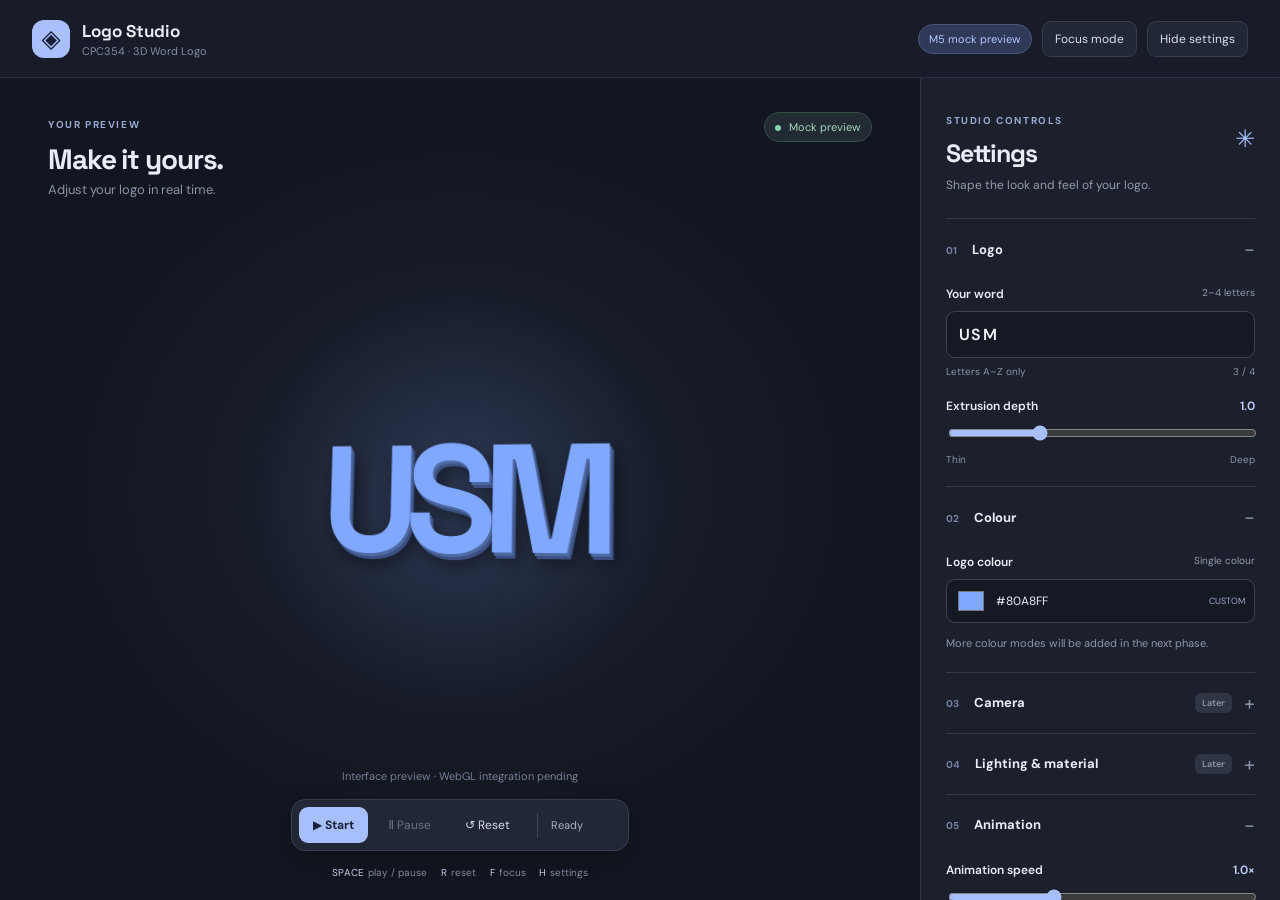
==== CPC354-Assignment-1/index.html @ c7a7a882 "Implement renderer with supplied matrices (Phase 3)" ====
<!doctype html>
<html lang="en">

<head>
  <meta charset="utf-8">
  <meta name="viewport" content="width=device-width, initial-scale=1">
  <title>Logo Studio — M5 preview</title>
  <link rel="stylesheet" href="styles/style.css">
  <style>
    #stage {
      position: relative;
    }

    #logo-canvas {
      position: absolute;
      inset: 0;
      width: 100%;
      height: 100%;
      pointer-events: none;
    }
  </style>
</head>

<body>
  <div class="app" id="app">
    <header class="topbar">
      <div class="brand">
        <span class="brand-icon">◈</span>

        <div>
          <strong>Logo Studio</strong>
          <small>CPC354 · 3D Word Logo</small>
        </div>
      </div>

      <div class="top-actions">
        <span class="badge">M5 mock preview</span>

        <button id="focusBtn" class="icon-button" type="button" aria-pressed="false">
          Focus mode
        </button>

        <button id="sidebarBtn" class="icon-button" type="button" aria-controls="sidebar" aria-expanded="true">
          Hide settings
        </button>
      </div>
    </header>

    <main class="workspace">
      <section class="preview" aria-label="Logo preview">
        <div class="preview-top">
          <div>
            <span class="eyebrow">YOUR PREVIEW</span>
            <h1>Make it yours.</h1>
            <p>Adjust your logo in real time.</p>
          </div>

          <span class="preview-status">
            <i></i> Mock preview
          </span>
        </div>

        <div class="stage" id="stage">
          <canvas id="logo-canvas" aria-label="3D word logo preview">
          </canvas>

          <div class="stage-glow"></div>

          <div class="logo" id="logo" aria-label="Mock logo preview">USM</div>

          <div class="stage-caption">
            Interface preview · WebGL integration pending
          </div>
        </div>

        <div class="playback" aria-label="Playback controls">
          <button type="button" id="startBtn" class="play-button">
            ▶ <span>Start</span>
          </button>

          <button type="button" id="stopBtn">
            Ⅱ <span>Pause</span>
          </button>

          <button type="button" id="resetBtn">
            ↺ <span>Reset</span>
          </button>

          <span class="playback-divider"></span>
          <span id="phaseLabel" class="playback-status">Ready</span>
        </div>

        <p class="shortcuts">
          SPACE <span>play / pause</span>　
          R <span>reset</span>　
          F <span>focus</span>　
          H <span>settings</span>
        </p>
      </section>

      <aside class="sidebar" id="sidebar" aria-label="Logo settings">

        <div class="sidebar-heading">
          <div>
            <span class="eyebrow">STUDIO CONTROLS</span>
            <h2>Settings</h2>
          </div>

          <span class="settings-mark">✳</span>
        </div>

        <p class="sidebar-intro">
          Shape the look and feel of your logo.
        </p>

        <!-- Existing M5 logo controls -->
        <details open>
          <summary>
            <span><b>01</b> Logo</span>
          </summary>

          <div class="section-content">
            <label for="wordInput">
              Your word <span class="hint">2–4 letters</span>
            </label>

            <input id="wordInput" type="text" value="USM" autocomplete="off" spellcheck="false"
              aria-describedby="wordError wordHint">

            <div class="input-footer">
              <span id="wordHint">Letters A–Z only</span>
              <span id="wordCount">3 / 4</span>
            </div>

            <p id="wordError" class="error" role="alert"></p>

            <label for="depthSlider">
              Extrusion depth
              <output id="depthValue">1.0</output>
            </label>

            <input id="depthSlider" type="range" min="0.2" max="3" step="0.1" value="1">

            <div class="range-labels">
              <span>Thin</span>
              <span>Deep</span>
            </div>
          </div>
        </details>

        <details open>
          <summary>
            <span><b>02</b> Colour</span>
          </summary>

          <div class="section-content">
            <label for="colourInput">
              Logo colour <span class="hint">Single colour</span>
            </label>

            <div class="colour-row">
              <input id="colourInput" type="color" value="#80a8ff">

              <span id="colourValue">#80A8FF</span>
              <span class="colour-tag">CUSTOM</span>
            </div>

            <p class="helper">
              More colour modes will be added in the next phase.
            </p>
          </div>
        </details>

        <details>
          <summary>
            <span><b>03</b> Camera</span>
            <em>Later</em>
          </summary>

          <div class="section-content">
            <p class="helper">
              Projection controls will be available after camera integration.
            </p>
          </div>
        </details>

        <details>
          <summary>
            <span><b>04</b> Lighting &amp; material</span>
            <em>Later</em>
          </summary>

          <div class="section-content">
            <p class="helper">
              Lighting, materials and shadows will be available after
              renderer integration.
            </p>
          </div>
        </details>

        <details open>
          <summary>
            <span><b>05</b> Animation</span>
          </summary>

          <div class="section-content">
            <label for="speedSlider">
              Animation speed
              <output id="speedValue">1.0×</output>
            </label>

            <input id="speedSlider" type="range" min="0.5" max="2" step="0.1" value="1">

            <div class="range-labels">
              <span>Slower</span>
              <span>Faster</span>
            </div>

            <p class="helper">
              Preview motion is simulated until the animation engine is connected.
            </p>
          </div>
        </details>

        <details>
          <summary>
            <span><b>06</b> Export</span>
            <em>Later</em>
          </summary>

          <div class="section-content">
            <p class="helper">
              Video export will be available after recording integration.
            </p>
          </div>
        </details>

        <div class="sidebar-footer">
          Made for your next big ident <span>✦</span>
        </div>
      </aside>
    </main>

    <button id="restoreSidebarBtn" class="restore-button" type="button" hidden>
      ☰ &nbsp; Show settings
    </button>

    <button id="exitFocusBtn" class="exit-focus" type="button" hidden>
      Exit focus mode
    </button>

    <div id="statusMessage" class="sr-only" role="status" aria-live="polite">
    </div>
  </div>

  <!-- Matrix helpers must load before the renderer draws a frame. -->
  <script src="Common/MV.js"></script>

  <script src="src/rendering/shaders.js"></script>
  <script src="src/rendering/buffers.js"></script>
  <script src="src/rendering/webgl.js"></script>

  <script src="src/ui/adapter.js"></script>
  <script src="src/ui/mocks.js"></script>
  <script src="src/ui/state.js"></script>
  <script src="src/ui/controls.js"></script>
  <script src="src/ui/events.js"></script>

  <!-- M2 ADDITION 5: temporary Phase 1 startup.
       Move this initialization to the shared main.js during integration.
       Do not retain two initialization calls. -->
  <script>
    (function () {
      'use strict';

      function startRenderer() {
        try {
          // Retain the instance for future integration and cleanup.
          M2.renderer = M2.webgl.initialize(
            document.getElementById('logo-canvas')
          );

          M2.renderer.clear();
        } catch (error) {
          console.error('M2 initialization failed:', error);

          const status = document.getElementById('statusMessage');

          if (status) {
            status.textContent = error.message;
          }
        }
      }

      // Initialize only after the required HTML elements exist.
      if (document.readyState === 'loading') {
        document.addEventListener(
          'DOMContentLoaded',
          startRenderer,
          { once: true }
        );
      } else {
        startRenderer();
      }
    })();
  </script>
</body>

</html>
---- CPC354-Assignment-1/styles/style.css ----
@import url('https://fonts.googleapis.com/css2?family=DM+Sans:wght@400;500;600;700&family=Space+Grotesk:wght@400;500;600;700&display=swap');
:root{font-family:'DM Sans',system-ui,sans-serif;color:#e9edf8;background:#10131c;font-synthesis:none}*{box-sizing:border-box}body{margin:0}button,input{font:inherit}button{cursor:pointer}button:focus-visible,input:focus-visible,summary:focus-visible{outline:2px solid #9dbbff;outline-offset:3px}.app{height:100vh;min-height:520px;display:flex;flex-direction:column;overflow:hidden}.topbar{height:78px;flex:none;display:flex;align-items:center;justify-content:space-between;padding:0 32px;background:#181c28;border-bottom:1px solid #2b3040}.brand{display:flex;align-items:center;gap:12px}.brand-icon{display:grid;place-items:center;width:38px;height:38px;border-radius:12px;background:#a9bfff;color:#172037;font-size:25px}.brand strong,.brand small{display:block}.brand strong,h1,h2{font-family:'Space Grotesk',sans-serif}.brand strong{font-size:17px}.brand small{color:#858da2;font-size:11px;margin-top:2px}.top-actions{display:flex;gap:10px;align-items:center}.badge,.preview-status{font-size:11px;color:#b4c6ff;background:#303958;border:1px solid #48577c;padding:7px 10px;border-radius:99px}.icon-button,.restore-button,.exit-focus{border:1px solid #373d4d;color:#d8deee;background:#222735;padding:9px 12px;border-radius:9px;font-size:12px}.workspace{min-height:0;flex:1;display:flex}.preview{min-width:0;flex:1;position:relative;display:flex;flex-direction:column;padding:34px 48px 20px;background:radial-gradient(ellipse at 50% 50%,#202636,#121620 60%)}.preview-top{display:flex;justify-content:space-between;gap:20px}.eyebrow{font-size:10px;letter-spacing:.16em;color:#9aa9d1;font-weight:700}.preview h1{font-size:28px;margin:8px 0 4px;letter-spacing:-.04em}.preview p{margin:0;color:#8a92a5;font-size:13px}.preview-status{height:max-content;background:#222b34;color:#a5d5c3;border-color:#344e46}.preview-status i{display:inline-block;width:6px;height:6px;border-radius:50%;background:#85d2af;margin-right:5px}.stage{flex:1;min-height:150px;display:grid;place-items:center;position:relative;perspective:1000px;overflow:hidden}.stage-glow{position:absolute;width:min(54%,550px);aspect-ratio:1;border-radius:50%;background:radial-gradient(circle,#6387d833,transparent 65%)}.logo{position:relative;font-family:'Space Grotesk',system-ui;font-weight:700;font-size:clamp(60px,12vw,190px);letter-spacing:-.09em;color:#80a8ff;text-shadow:2px 3px #4e69a2,4px 6px #3b5081,7px 10px 20px #0008;transform:rotateY(-12deg) rotateX(5deg);transition:color .15s,text-shadow .15s}.logo.playing{animation:mock-motion var(--duration,4s) ease-in-out infinite alternate}@keyframes mock-motion{to{transform:rotateY(18deg) rotateX(-4deg) translateY(-12px)}}.stage-caption{position:absolute;bottom:16px;color:#767f94;font-size:11px}.playback{align-self:center;display:flex;align-items:center;gap:6px;padding:7px;border:1px solid #373d4d;border-radius:14px;background:#222735;box-shadow:0 12px 30px #0003}.playback button{border:0;border-radius:9px;background:transparent;color:#d5dbea;padding:10px 14px;font-size:12px}.playback button:disabled{opacity:.4;cursor:default}.playback .play-button{background:#a7bfff;color:#182138;font-weight:700}.playback-divider{height:25px;width:1px;background:#414759;margin:0 7px}.playback-status{font-size:11px;color:#a8b1c4;min-width:70px;padding-right:8px}.preview .shortcuts{text-align:center;font-size:10px;letter-spacing:.04em;margin-top:15px;color:#c4cce0}.shortcuts span{color:#818a9c;letter-spacing:0}.sidebar{width:360px;flex:none;overflow:auto;background:#1c202c;border-left:1px solid #303544;padding:30px 25px 15px}.sidebar-heading{display:flex;align-items:center;justify-content:space-between}.sidebar-heading h2{margin:8px 0 0;font-size:25px;letter-spacing:-.04em}.settings-mark{color:#a6bfff;font-size:24px}.sidebar-intro{color:#939aac;font-size:12px;margin:8px 0 25px}details{border-top:1px solid #343948}details:last-of-type{border-bottom:1px solid #343948}summary{list-style:none;cursor:pointer;display:flex;justify-content:space-between;align-items:center;padding:17px 0;font-size:13px;font-weight:700}summary::-webkit-details-marker{display:none}summary:after{content:'+';font-size:20px;color:#8b95aa;font-weight:400}details[open]>summary:after{content:'−'}summary span{flex:1}summary b{font-size:10px;color:#7582a5;margin-right:12px}summary em{font-style:normal;color:#838ca1;background:#303545;font-size:9px;padding:4px 7px;border-radius:6px;margin-right:12px}.section-content{padding:1px 0 20px}label{display:block;font-size:12px;font-weight:600;margin:6px 0 9px}label:not(:first-child){margin-top:20px}.hint{float:right;color:#929bae;font-size:10px;font-weight:400}input[type=text]{width:100%;color:#f2f4fa;background:#151924;border:1px solid #3b4254;border-radius:9px;padding:12px;font-weight:600;letter-spacing:.08em}input[aria-invalid=true]{border-color:#ee8b94}.input-footer,.range-labels{display:flex;justify-content:space-between;color:#8992a6;font-size:10px;margin-top:7px}.error{font-size:11px;color:#ff9ba3;margin:8px 0 0}.error:empty{display:none}output{float:right;color:#c4d1ff}input[type=range]{width:100%;accent-color:#a8bfff;cursor:pointer}.colour-row{display:flex;align-items:center;gap:10px;border:1px solid #3b4254;background:#151924;border-radius:9px;padding:7px 9px;font-size:12px}.colour-row input{width:30px;height:28px;border:0;background:transparent;padding:0;cursor:pointer}.colour-tag{margin-left:auto;color:#9aa9c8;font-size:9px}.helper{font-size:11px;line-height:1.5;color:#8d96aa;margin:12px 0 0}.sidebar-footer{font-size:10px;color:#7e889e;padding:22px 0}.sidebar-footer span{float:right;color:#a8bfff}.restore-button,.exit-focus{position:fixed;top:94px;right:20px;z-index:5}.exit-focus{right:20px;top:20px}.app.is-hidden .sidebar,.app.is-focus .sidebar,.app.is-focus .topbar,.app.is-focus .preview-top,.app.is-focus .shortcuts{display:none}.app.is-focus .preview{padding:25px}.app.is-focus .restore-button{display:none}.sr-only{position:absolute;width:1px;height:1px;padding:0;margin:-1px;overflow:hidden;clip:rect(0,0,0,0);white-space:nowrap;border:0}[hidden]{display:none!important}@media(max-width:760px){.topbar{padding:0 16px}.brand small,.badge{display:none}.preview{padding:24px 20px}.sidebar{position:absolute;right:0;top:78px;bottom:0;z-index:3;width:min(360px,90vw);box-shadow:-12px 0 30px #0006}.playback button{padding:10px}.playback button span{display:none}.preview-top h1{font-size:23px}.shortcuts{display:none}}
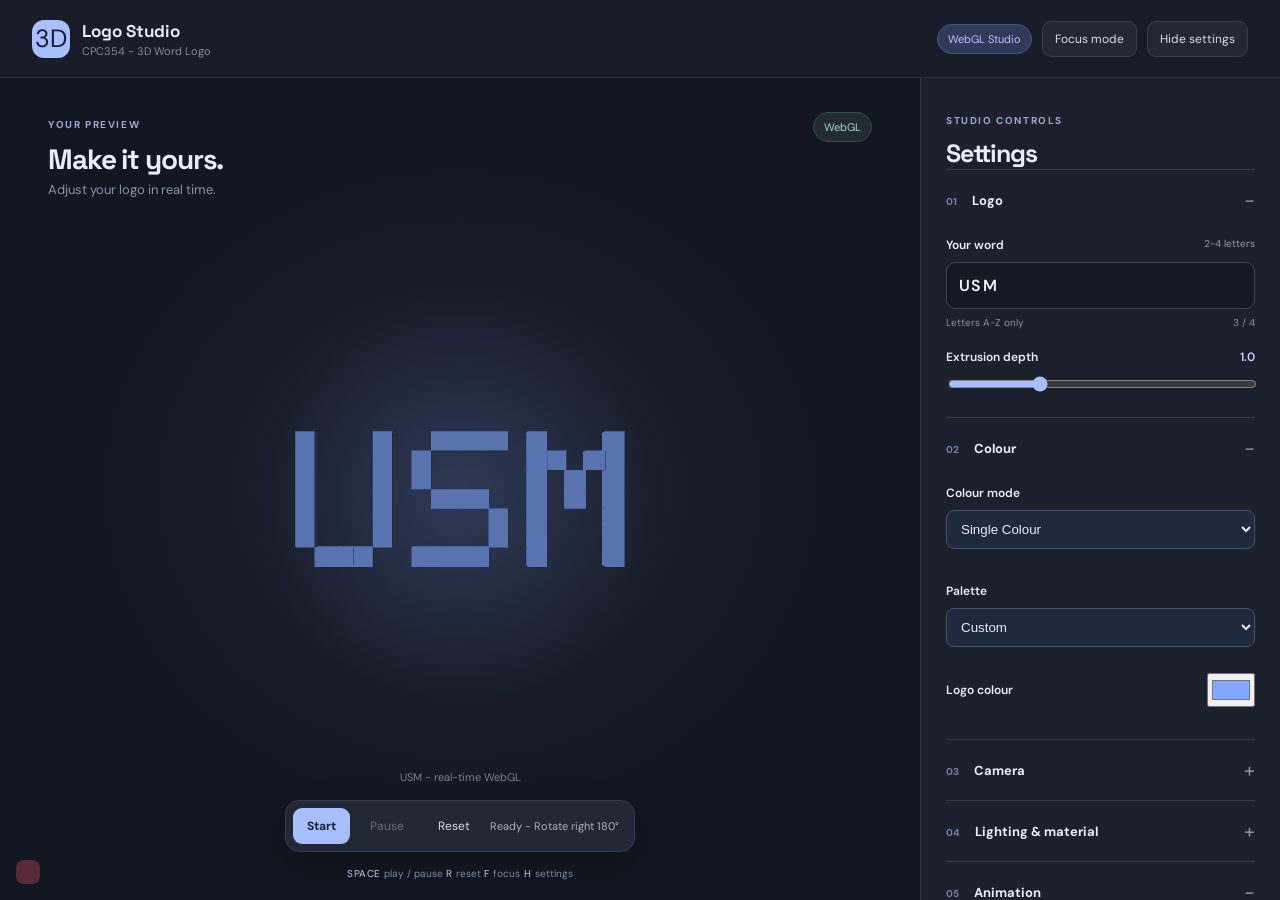
==== commit 06836d34: "Integrate WebGL Studio controls and video export" ====
--- a/CPC354-Assignment-1/index.html
+++ b/CPC354-Assignment-1/index.html
@@ -1,309 +1,243 @@
 <!doctype html>
 <html lang="en">
-
 <head>
-  <meta charset="utf-8">
-  <meta name="viewport" content="width=device-width, initial-scale=1">
-  <title>Logo Studio — M5 preview</title>
-  <link rel="stylesheet" href="styles/style.css">
-  <style>
-    #stage {
-      position: relative;
-    }
-
-    #logo-canvas {
-      position: absolute;
-      inset: 0;
-      width: 100%;
-      height: 100%;
-      pointer-events: none;
-    }
-  </style>
+<meta charset="utf-8">
+<meta name="viewport" content="width=device-width, initial-scale=1">
+<title>Logo Studio</title>
+<link rel="stylesheet" href="styles/style.css">
 </head>
-
 <body>
-  <div class="app" id="app">
-    <header class="topbar">
-      <div class="brand">
-        <span class="brand-icon">◈</span>
-
-        <div>
-          <strong>Logo Studio</strong>
-          <small>CPC354 · 3D Word Logo</small>
-        </div>
-      </div>
-
-      <div class="top-actions">
-        <span class="badge">M5 mock preview</span>
-
-        <button id="focusBtn" class="icon-button" type="button" aria-pressed="false">
-          Focus mode
-        </button>
-
-        <button id="sidebarBtn" class="icon-button" type="button" aria-controls="sidebar" aria-expanded="true">
-          Hide settings
-        </button>
-      </div>
-    </header>
-
-    <main class="workspace">
-      <section class="preview" aria-label="Logo preview">
-        <div class="preview-top">
-          <div>
-            <span class="eyebrow">YOUR PREVIEW</span>
-            <h1>Make it yours.</h1>
-            <p>Adjust your logo in real time.</p>
-          </div>
-
-          <span class="preview-status">
-            <i></i> Mock preview
-          </span>
-        </div>
-
-        <div class="stage" id="stage">
-          <canvas id="logo-canvas" aria-label="3D word logo preview">
-          </canvas>
-
-          <div class="stage-glow"></div>
-
-          <div class="logo" id="logo" aria-label="Mock logo preview">USM</div>
-
-          <div class="stage-caption">
-            Interface preview · WebGL integration pending
-          </div>
-        </div>
-
-        <div class="playback" aria-label="Playback controls">
-          <button type="button" id="startBtn" class="play-button">
-            ▶ <span>Start</span>
-          </button>
-
-          <button type="button" id="stopBtn">
-            Ⅱ <span>Pause</span>
-          </button>
-
-          <button type="button" id="resetBtn">
-            ↺ <span>Reset</span>
-          </button>
-
-          <span class="playback-divider"></span>
-          <span id="phaseLabel" class="playback-status">Ready</span>
-        </div>
-
-        <p class="shortcuts">
-          SPACE <span>play / pause</span>　
-          R <span>reset</span>　
-          F <span>focus</span>　
-          H <span>settings</span>
-        </p>
-      </section>
-
-      <aside class="sidebar" id="sidebar" aria-label="Logo settings">
-
-        <div class="sidebar-heading">
-          <div>
-            <span class="eyebrow">STUDIO CONTROLS</span>
-            <h2>Settings</h2>
-          </div>
-
-          <span class="settings-mark">✳</span>
-        </div>
-
-        <p class="sidebar-intro">
-          Shape the look and feel of your logo.
-        </p>
-
-        <!-- Existing M5 logo controls -->
-        <details open>
-          <summary>
-            <span><b>01</b> Logo</span>
-          </summary>
-
-          <div class="section-content">
-            <label for="wordInput">
-              Your word <span class="hint">2–4 letters</span>
-            </label>
-
-            <input id="wordInput" type="text" value="USM" autocomplete="off" spellcheck="false"
-              aria-describedby="wordError wordHint">
-
-            <div class="input-footer">
-              <span id="wordHint">Letters A–Z only</span>
-              <span id="wordCount">3 / 4</span>
-            </div>
-
-            <p id="wordError" class="error" role="alert"></p>
-
-            <label for="depthSlider">
-              Extrusion depth
-              <output id="depthValue">1.0</output>
-            </label>
-
-            <input id="depthSlider" type="range" min="0.2" max="3" step="0.1" value="1">
-
-            <div class="range-labels">
-              <span>Thin</span>
-              <span>Deep</span>
-            </div>
-          </div>
-        </details>
-
-        <details open>
-          <summary>
-            <span><b>02</b> Colour</span>
-          </summary>
-
-          <div class="section-content">
-            <label for="colourInput">
-              Logo colour <span class="hint">Single colour</span>
-            </label>
-
-            <div class="colour-row">
-              <input id="colourInput" type="color" value="#80a8ff">
-
-              <span id="colourValue">#80A8FF</span>
-              <span class="colour-tag">CUSTOM</span>
-            </div>
-
-            <p class="helper">
-              More colour modes will be added in the next phase.
-            </p>
-          </div>
-        </details>
-
-        <details>
-          <summary>
-            <span><b>03</b> Camera</span>
-            <em>Later</em>
-          </summary>
-
-          <div class="section-content">
-            <p class="helper">
-              Projection controls will be available after camera integration.
-            </p>
-          </div>
-        </details>
-
-        <details>
-          <summary>
-            <span><b>04</b> Lighting &amp; material</span>
-            <em>Later</em>
-          </summary>
-
-          <div class="section-content">
-            <p class="helper">
-              Lighting, materials and shadows will be available after
-              renderer integration.
-            </p>
-          </div>
-        </details>
-
-        <details open>
-          <summary>
-            <span><b>05</b> Animation</span>
-          </summary>
-
-          <div class="section-content">
-            <label for="speedSlider">
-              Animation speed
-              <output id="speedValue">1.0×</output>
-            </label>
-
-            <input id="speedSlider" type="range" min="0.5" max="2" step="0.1" value="1">
-
-            <div class="range-labels">
-              <span>Slower</span>
-              <span>Faster</span>
-            </div>
-
-            <p class="helper">
-              Preview motion is simulated until the animation engine is connected.
-            </p>
-          </div>
-        </details>
-
-        <details>
-          <summary>
-            <span><b>06</b> Export</span>
-            <em>Later</em>
-          </summary>
-
-          <div class="section-content">
-            <p class="helper">
-              Video export will be available after recording integration.
-            </p>
-          </div>
-        </details>
-
-        <div class="sidebar-footer">
-          Made for your next big ident <span>✦</span>
-        </div>
-      </aside>
-    </main>
-
-    <button id="restoreSidebarBtn" class="restore-button" type="button" hidden>
-      ☰ &nbsp; Show settings
-    </button>
-
-    <button id="exitFocusBtn" class="exit-focus" type="button" hidden>
-      Exit focus mode
-    </button>
-
-    <div id="statusMessage" class="sr-only" role="status" aria-live="polite">
-    </div>
-  </div>
-
-  <!-- Matrix helpers must load before the renderer draws a frame. -->
-  <script src="Common/MV.js"></script>
-
-  <script src="src/rendering/shaders.js"></script>
-  <script src="src/rendering/buffers.js"></script>
-  <script src="src/rendering/webgl.js"></script>
-
-  <script src="src/ui/adapter.js"></script>
-  <script src="src/ui/mocks.js"></script>
-  <script src="src/ui/state.js"></script>
-  <script src="src/ui/controls.js"></script>
-  <script src="src/ui/events.js"></script>
-
-  <!-- M2 ADDITION 5: temporary Phase 1 startup.
-       Move this initialization to the shared main.js during integration.
-       Do not retain two initialization calls. -->
-  <script>
-    (function () {
-      'use strict';
-
-      function startRenderer() {
-        try {
-          // Retain the instance for future integration and cleanup.
-          M2.renderer = M2.webgl.initialize(
-            document.getElementById('logo-canvas')
-          );
-
-          M2.renderer.clear();
-        } catch (error) {
-          console.error('M2 initialization failed:', error);
-
-          const status = document.getElementById('statusMessage');
-
-          if (status) {
-            status.textContent = error.message;
-          }
-        }
-      }
-
-      // Initialize only after the required HTML elements exist.
-      if (document.readyState === 'loading') {
-        document.addEventListener(
-          'DOMContentLoaded',
-          startRenderer,
-          { once: true }
-        );
-      } else {
-        startRenderer();
-      }
-    })();
-  </script>
+<div class="app" id="app">
+<header class="topbar">
+<div class="brand">
+<span class="brand-icon">3D</span>
+<div>
+<strong>Logo Studio</strong>
+<small>CPC354 - 3D Word Logo</small>
+</div>
+</div>
+<div class="top-actions">
+<span class="badge">WebGL Studio</span>
+<button id="focusBtn" class="icon-button" aria-pressed="false">Focus mode</button>
+<button id="sidebarBtn" class="icon-button" aria-controls="sidebar" aria-expanded="true">Hide settings</button>
+</div>
+</header>
+<main class="workspace">
+<section class="preview" aria-label="Logo preview">
+<div class="preview-top">
+<div>
+<span class="eyebrow">YOUR PREVIEW</span>
+<h1>Make it yours.</h1>
+<p>Adjust your logo in real time.</p>
+</div>
+<span class="preview-status" id="rendererStatus">WebGL</span>
+</div>
+<div class="stage" id="stage">
+<div class="stage-glow">
+</div>
+<canvas id="logo-canvas" aria-label="Animated 3D word logo">
+</canvas>
+<div class="stage-caption" id="previewCaption">
+</div>
+</div>
+<div class="playback" aria-label="Playback controls">
+<button id="startBtn" class="play-button">
+<span>Start</span>
+</button>
+<button id="stopBtn">
+<span>Pause</span>
+</button>
+<button id="resetBtn">
+<span>Reset</span>
+</button>
+<span id="phaseLabel" class="playback-status">Ready</span>
+</div>
+<p class="shortcuts">SPACE <span>play / pause</span> R <span>reset</span> F <span>focus</span> H <span>settings</span>
+</p>
+</section>
+<aside class="sidebar" id="sidebar" aria-label="Logo settings">
+<div class="sidebar-heading">
+<div>
+<span class="eyebrow">STUDIO CONTROLS</span>
+<h2>Settings</h2>
+</div>
+</div>
+<details open>
+<summary>
+<span>
+<b>01</b> Logo</span>
+</summary>
+<div class="section-content">
+<label for="wordInput">Your word <span class="hint">2-4 letters</span>
+</label>
+<input id="wordInput" type="text" value="USM" autocomplete="off" spellcheck="false" aria-describedby="wordError wordHint">
+<div class="input-footer">
+<span id="wordHint">Letters A-Z only</span>
+<span id="wordCount">3 / 4</span>
+</div>
+<p id="wordError" class="error" role="alert">
+</p>
+<label for="depthSlider">Extrusion depth <output id="depthValue">
+</output>
+</label>
+<input id="depthSlider" type="range" min="0.2" max="3" step="0.1" value="1">
+</div>
+</details>
+<details open>
+<summary>
+<span>
+<b>02</b> Colour</span>
+</summary>
+<div class="section-content">
+<label for="colourMode">Colour mode</label>
+<select id="colourMode">
+<option value="single">Single Colour</option>
+<option value="faces">Front / Side</option>
+<option value="letters">Per-Letter</option>
+<option value="gradient">Gradient</option>
+</select>
+<label for="paletteSelect">Palette</label>
+<select id="paletteSelect">
+<option>Custom</option>
+<option>Ocean</option>
+<option>Sunset</option>
+<option>Forest</option>
+</select>
+<div id="colourFields">
+</div>
+</div>
+</details>
+<details>
+<summary>
+<span>
+<b>03</b> Camera</span>
+</summary>
+<div class="section-content">
+<label for="projectionSelect">Projection</label>
+<select id="projectionSelect">
+<option value="perspective">Perspective</option>
+<option value="orthographic">Orthographic</option>
+</select>
+</div>
+</details>
+<details>
+<summary>
+<span>
+<b>04</b> Lighting &amp; material</span>
+</summary>
+<div class="section-content">
+<label for="lightPreset">Light direction</label>
+<select id="lightPreset">
+<option>Top Left</option>
+<option>Top Right</option>
+<option>Front</option>
+<option>Back</option>
+<option>Above</option>
+<option>Custom</option>
+</select>
+<label for="lightHorizontal">Horizontal <output id="lightHorizontalValue">
+</output>
+</label>
+<input id="lightHorizontal" type="range" min="-180" max="180" value="-45">
+<label for="lightVertical">Vertical <output id="lightVerticalValue">
+</output>
+</label>
+<input id="lightVertical" type="range" min="-90" max="90" value="35">
+<label for="lightIntensity">Intensity <output id="lightIntensityValue">
+</output>
+</label>
+<input id="lightIntensity" type="range" min="0" max="1" step="0.01" value="1">
+<label for="materialPreset">Material</label>
+<select id="materialPreset">
+<option>Matte</option>
+<option>Glossy</option>
+<option>Metallic</option>
+</select>
+<label for="shininessSlider">Shininess <output id="shininessValue">
+</output>
+</label>
+<input id="shininessSlider" type="range" min="1" max="128" value="8">
+<label for="specularSlider">Specular intensity <output id="specularValue">
+</output>
+</label>
+<input id="specularSlider" type="range" min="0" max="1" step="0.01" value="0">
+<button id="materialReset" type="button">Reset this material</button>
+<p class="helper">Each material remembers your adjustments for this session. Shadows are not yet available.</p>
+</div>
+</details>
+<details open>
+<summary>
+<span>
+<b>05</b> Animation</span>
+</summary>
+<div class="section-content">
+<label for="speedSlider">Animation speed <output id="speedValue">
+</output>
+</label>
+<input id="speedSlider" type="range" min="0.5" max="2" step="0.1" value="1">
+</div>
+</details>
+<details>
+<summary>
+<span>
+<b>06</b> Export</span>
+</summary>
+<div class="section-content">
+<label for="recordResolution">Video resolution</label>
+<select id="recordResolution"><option value="720">720p (1280 x 720)</option><option value="1080">1080p (1920 x 1080)</option></select>
+<button id="recordStart" type="button">Record from start</button>
+<button id="recordStop" type="button" disabled>Stop recording</button>
+<button id="recordCancel" type="button" disabled>Cancel</button>
+<p id="recordStatus" role="status" aria-live="polite">Checking recording support...</p>
+<a id="recordDownload" class="video-download" hidden>Download video</a>
+<p class="helper">Records the logo on a solid dark background, without audio, at a target of 30 fps. Recording restarts the animation and pauses it when finished. Scene controls are locked during recording. Stops automatically after 60 seconds. Keep this tab visible while recording.</p>
+</div>
+</details>
+</aside>
+</main>
+<button id="restoreSidebarBtn" class="restore-button" hidden>Show settings</button>
+<button id="exitFocusBtn" class="exit-focus" hidden>Exit focus mode</button>
+<div id="statusMessage" class="studio-status" role="status" aria-live="polite">
+</div>
+</div>
+<script src="Common/MV.js">
+</script>
+<script src="src/geometry/font.js">
+</script>
+<script src="src/geometry/cube.js">
+</script>
+<script src="src/geometry/word.js">
+</script>
+<script src="src/rendering/shaders.js">
+</script>
+<script src="src/rendering/buffers.js">
+</script>
+<script src="src/rendering/lighting.js">
+</script>
+<script src="src/rendering/webgl.js">
+</script>
+<script src="src/animation/phases.js">
+</script>
+<script src="src/animation/animation.js">
+</script>
+<script src="src/graphics/camera.js">
+</script>
+<script src="src/graphics/projection.js">
+</script>
+<script src="src/graphics/resize.js">
+</script>
+<script src="src/ui/colors.js">
+</script>
+<script src="src/ui/adapter.js">
+</script>
+<script src="src/ui/state.js">
+</script>
+<script src="src/ui/controls.js">
+</script>
+<script src="src/ui/events.js">
+</script>
+<script src="src/ui/recorder.js"></script>
+<script src="src/main.js">
+</script>
 </body>
-
-</html>+</html>
--- a/CPC354-Assignment-1/styles/style.css
+++ b/CPC354-Assignment-1/styles/style.css
@@ -1,2 +1,18 @@
 @import url('https://fonts.googleapis.com/css2?family=DM+Sans:wght@400;500;600;700&family=Space+Grotesk:wght@400;500;600;700&display=swap');
 :root{font-family:'DM Sans',system-ui,sans-serif;color:#e9edf8;background:#10131c;font-synthesis:none}*{box-sizing:border-box}body{margin:0}button,input{font:inherit}button{cursor:pointer}button:focus-visible,input:focus-visible,summary:focus-visible{outline:2px solid #9dbbff;outline-offset:3px}.app{height:100vh;min-height:520px;display:flex;flex-direction:column;overflow:hidden}.topbar{height:78px;flex:none;display:flex;align-items:center;justify-content:space-between;padding:0 32px;background:#181c28;border-bottom:1px solid #2b3040}.brand{display:flex;align-items:center;gap:12px}.brand-icon{display:grid;place-items:center;width:38px;height:38px;border-radius:12px;background:#a9bfff;color:#172037;font-size:25px}.brand strong,.brand small{display:block}.brand strong,h1,h2{font-family:'Space Grotesk',sans-serif}.brand strong{font-size:17px}.brand small{color:#858da2;font-size:11px;margin-top:2px}.top-actions{display:flex;gap:10px;align-items:center}.badge,.preview-status{font-size:11px;color:#b4c6ff;background:#303958;border:1px solid #48577c;padding:7px 10px;border-radius:99px}.icon-button,.restore-button,.exit-focus{border:1px solid #373d4d;color:#d8deee;background:#222735;padding:9px 12px;border-radius:9px;font-size:12px}.workspace{min-height:0;flex:1;display:flex}.preview{min-width:0;flex:1;position:relative;display:flex;flex-direction:column;padding:34px 48px 20px;background:radial-gradient(ellipse at 50% 50%,#202636,#121620 60%)}.preview-top{display:flex;justify-content:space-between;gap:20px}.eyebrow{font-size:10px;letter-spacing:.16em;color:#9aa9d1;font-weight:700}.preview h1{font-size:28px;margin:8px 0 4px;letter-spacing:-.04em}.preview p{margin:0;color:#8a92a5;font-size:13px}.preview-status{height:max-content;background:#222b34;color:#a5d5c3;border-color:#344e46}.preview-status i{display:inline-block;width:6px;height:6px;border-radius:50%;background:#85d2af;margin-right:5px}.stage{flex:1;min-height:150px;display:grid;place-items:center;position:relative;perspective:1000px;overflow:hidden}.stage-glow{position:absolute;width:min(54%,550px);aspect-ratio:1;border-radius:50%;background:radial-gradient(circle,#6387d833,transparent 65%)}.logo{position:relative;font-family:'Space Grotesk',system-ui;font-weight:700;font-size:clamp(60px,12vw,190px);letter-spacing:-.09em;color:#80a8ff;text-shadow:2px 3px #4e69a2,4px 6px #3b5081,7px 10px 20px #0008;transform:rotateY(-12deg) rotateX(5deg);transition:color .15s,text-shadow .15s}.logo.playing{animation:mock-motion var(--duration,4s) ease-in-out infinite alternate}@keyframes mock-motion{to{transform:rotateY(18deg) rotateX(-4deg) translateY(-12px)}}.stage-caption{position:absolute;bottom:16px;color:#767f94;font-size:11px}.playback{align-self:center;display:flex;align-items:center;gap:6px;padding:7px;border:1px solid #373d4d;border-radius:14px;background:#222735;box-shadow:0 12px 30px #0003}.playback button{border:0;border-radius:9px;background:transparent;color:#d5dbea;padding:10px 14px;font-size:12px}.playback button:disabled{opacity:.4;cursor:default}.playback .play-button{background:#a7bfff;color:#182138;font-weight:700}.playback-divider{height:25px;width:1px;background:#414759;margin:0 7px}.playback-status{font-size:11px;color:#a8b1c4;min-width:70px;padding-right:8px}.preview .shortcuts{text-align:center;font-size:10px;letter-spacing:.04em;margin-top:15px;color:#c4cce0}.shortcuts span{color:#818a9c;letter-spacing:0}.sidebar{width:360px;flex:none;overflow:auto;background:#1c202c;border-left:1px solid #303544;padding:30px 25px 15px}.sidebar-heading{display:flex;align-items:center;justify-content:space-between}.sidebar-heading h2{margin:8px 0 0;font-size:25px;letter-spacing:-.04em}.settings-mark{color:#a6bfff;font-size:24px}.sidebar-intro{color:#939aac;font-size:12px;margin:8px 0 25px}details{border-top:1px solid #343948}details:last-of-type{border-bottom:1px solid #343948}summary{list-style:none;cursor:pointer;display:flex;justify-content:space-between;align-items:center;padding:17px 0;font-size:13px;font-weight:700}summary::-webkit-details-marker{display:none}summary:after{content:'+';font-size:20px;color:#8b95aa;font-weight:400}details[open]>summary:after{content:'−'}summary span{flex:1}summary b{font-size:10px;color:#7582a5;margin-right:12px}summary em{font-style:normal;color:#838ca1;background:#303545;font-size:9px;padding:4px 7px;border-radius:6px;margin-right:12px}.section-content{padding:1px 0 20px}label{display:block;font-size:12px;font-weight:600;margin:6px 0 9px}label:not(:first-child){margin-top:20px}.hint{float:right;color:#929bae;font-size:10px;font-weight:400}input[type=text]{width:100%;color:#f2f4fa;background:#151924;border:1px solid #3b4254;border-radius:9px;padding:12px;font-weight:600;letter-spacing:.08em}input[aria-invalid=true]{border-color:#ee8b94}.input-footer,.range-labels{display:flex;justify-content:space-between;color:#8992a6;font-size:10px;margin-top:7px}.error{font-size:11px;color:#ff9ba3;margin:8px 0 0}.error:empty{display:none}output{float:right;color:#c4d1ff}input[type=range]{width:100%;accent-color:#a8bfff;cursor:pointer}.colour-row{display:flex;align-items:center;gap:10px;border:1px solid #3b4254;background:#151924;border-radius:9px;padding:7px 9px;font-size:12px}.colour-row input{width:30px;height:28px;border:0;background:transparent;padding:0;cursor:pointer}.colour-tag{margin-left:auto;color:#9aa9c8;font-size:9px}.helper{font-size:11px;line-height:1.5;color:#8d96aa;margin:12px 0 0}.sidebar-footer{font-size:10px;color:#7e889e;padding:22px 0}.sidebar-footer span{float:right;color:#a8bfff}.restore-button,.exit-focus{position:fixed;top:94px;right:20px;z-index:5}.exit-focus{right:20px;top:20px}.app.is-hidden .sidebar,.app.is-focus .sidebar,.app.is-focus .topbar,.app.is-focus .preview-top,.app.is-focus .shortcuts{display:none}.app.is-focus .preview{padding:25px}.app.is-focus .restore-button{display:none}.sr-only{position:absolute;width:1px;height:1px;padding:0;margin:-1px;overflow:hidden;clip:rect(0,0,0,0);white-space:nowrap;border:0}[hidden]{display:none!important}@media(max-width:760px){.topbar{padding:0 16px}.brand small,.badge{display:none}.preview{padding:24px 20px}.sidebar{position:absolute;right:0;top:78px;bottom:0;z-index:3;width:min(360px,90vw);box-shadow:-12px 0 30px #0006}.playback button{padding:10px}.playback button span{display:none}.preview-top h1{font-size:23px}.shortcuts{display:none}}
+
+/* The drawing buffer follows the stage through ResizeObserver. */
+#stage { position:relative; }
+#logo-canvas { position:absolute; inset:0; width:100%; height:100%; z-index:1; }
+.stage-caption { z-index:2; pointer-events:none; }
+select { width:100%; padding:10px; margin-bottom:14px; color:#e7ecff; background:#20283d; border:1px solid #46516a; border-radius:8px; }
+.colour-picker { display:flex; align-items:center; justify-content:space-between; gap:12px; margin:12px 0; }
+.colour-picker label { margin:0; }
+.colour-picker input { width:48px; height:34px; padding:2px; }
+.section-content button { padding:8px 12px; border:1px solid #46516a; border-radius:8px; background:#20283d; color:#e7ecff; cursor:pointer; margin:6px 6px 6px 0; }
+.section-content button:disabled { opacity:.4; cursor:default; }
+.studio-status:not(:empty) { position:fixed; bottom:16px; left:16px; max-width:calc(100vw - 32px); padding:12px; background:#592a35; color:white; border-radius:8px; z-index:20; }
+.playback-status { white-space:normal; }
+.video-download { display:inline-block; padding:10px 14px; border-radius:8px; background:#80a8ff; color:#10182c; text-decoration:none; font-weight:600; }
+.video-download[hidden] { display:none; }
+#recordStatus { font-size:13px; line-height:1.5; }
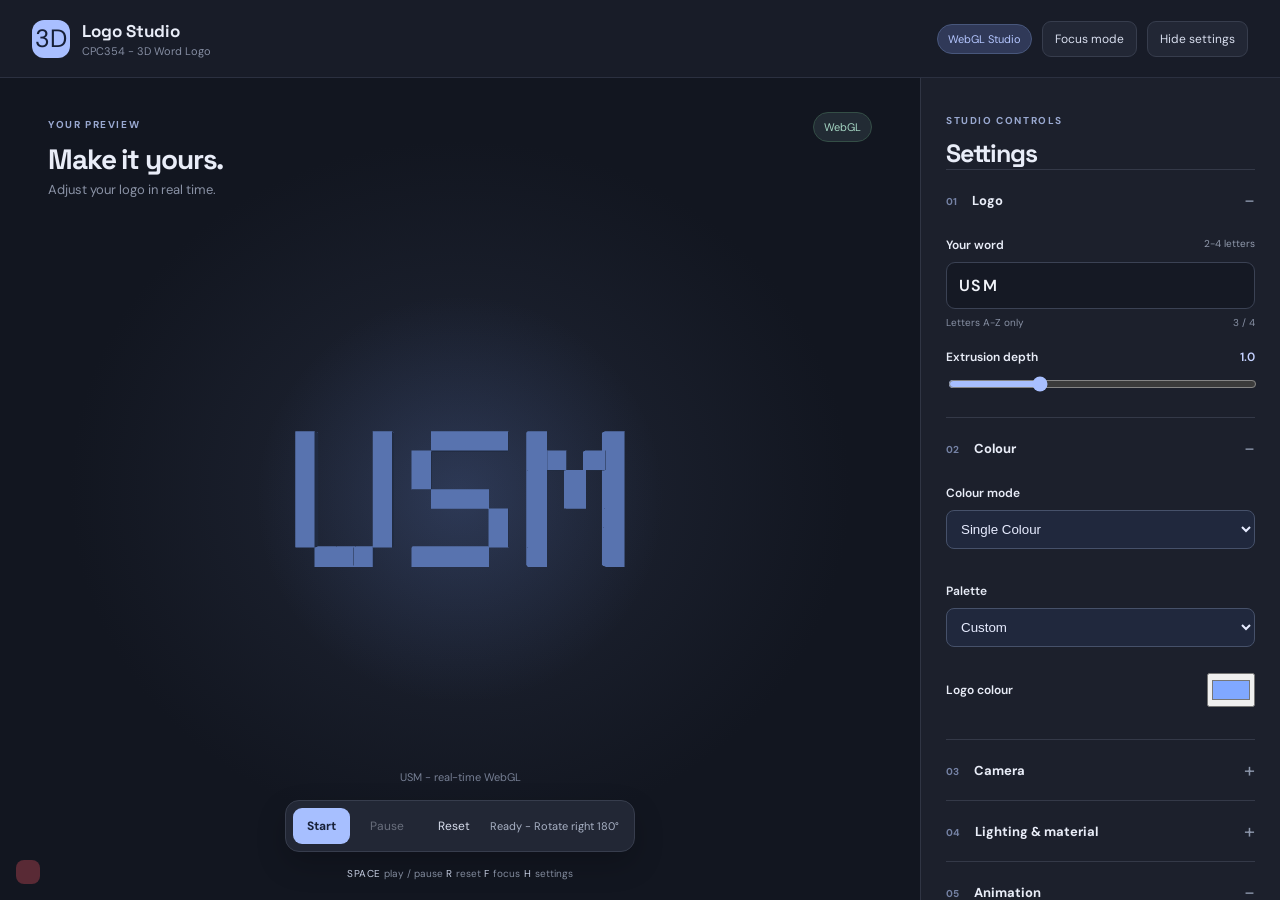
==== commit 0f85349a: "Remove unused shadow hooks and obsolete styles, and update project documentation" ====
--- a/CPC354-Assignment-1/index.html
+++ b/CPC354-Assignment-1/index.html
@@ -162,7 +162,7 @@
 </label>
 <input id="specularSlider" type="range" min="0" max="1" step="0.01" value="0">
 <button id="materialReset" type="button">Reset this material</button>
-<p class="helper">Each material remembers your adjustments for this session. Shadows are not yet available.</p>
+<p class="helper">Each material remembers your adjustments for this session.</p>
 </div>
 </details>
 <details open>
--- a/CPC354-Assignment-1/styles/style.css
+++ b/CPC354-Assignment-1/styles/style.css
@@ -1,5 +1,79 @@
 @import url('https://fonts.googleapis.com/css2?family=DM+Sans:wght@400;500;600;700&family=Space+Grotesk:wght@400;500;600;700&display=swap');
-:root{font-family:'DM Sans',system-ui,sans-serif;color:#e9edf8;background:#10131c;font-synthesis:none}*{box-sizing:border-box}body{margin:0}button,input{font:inherit}button{cursor:pointer}button:focus-visible,input:focus-visible,summary:focus-visible{outline:2px solid #9dbbff;outline-offset:3px}.app{height:100vh;min-height:520px;display:flex;flex-direction:column;overflow:hidden}.topbar{height:78px;flex:none;display:flex;align-items:center;justify-content:space-between;padding:0 32px;background:#181c28;border-bottom:1px solid #2b3040}.brand{display:flex;align-items:center;gap:12px}.brand-icon{display:grid;place-items:center;width:38px;height:38px;border-radius:12px;background:#a9bfff;color:#172037;font-size:25px}.brand strong,.brand small{display:block}.brand strong,h1,h2{font-family:'Space Grotesk',sans-serif}.brand strong{font-size:17px}.brand small{color:#858da2;font-size:11px;margin-top:2px}.top-actions{display:flex;gap:10px;align-items:center}.badge,.preview-status{font-size:11px;color:#b4c6ff;background:#303958;border:1px solid #48577c;padding:7px 10px;border-radius:99px}.icon-button,.restore-button,.exit-focus{border:1px solid #373d4d;color:#d8deee;background:#222735;padding:9px 12px;border-radius:9px;font-size:12px}.workspace{min-height:0;flex:1;display:flex}.preview{min-width:0;flex:1;position:relative;display:flex;flex-direction:column;padding:34px 48px 20px;background:radial-gradient(ellipse at 50% 50%,#202636,#121620 60%)}.preview-top{display:flex;justify-content:space-between;gap:20px}.eyebrow{font-size:10px;letter-spacing:.16em;color:#9aa9d1;font-weight:700}.preview h1{font-size:28px;margin:8px 0 4px;letter-spacing:-.04em}.preview p{margin:0;color:#8a92a5;font-size:13px}.preview-status{height:max-content;background:#222b34;color:#a5d5c3;border-color:#344e46}.preview-status i{display:inline-block;width:6px;height:6px;border-radius:50%;background:#85d2af;margin-right:5px}.stage{flex:1;min-height:150px;display:grid;place-items:center;position:relative;perspective:1000px;overflow:hidden}.stage-glow{position:absolute;width:min(54%,550px);aspect-ratio:1;border-radius:50%;background:radial-gradient(circle,#6387d833,transparent 65%)}.logo{position:relative;font-family:'Space Grotesk',system-ui;font-weight:700;font-size:clamp(60px,12vw,190px);letter-spacing:-.09em;color:#80a8ff;text-shadow:2px 3px #4e69a2,4px 6px #3b5081,7px 10px 20px #0008;transform:rotateY(-12deg) rotateX(5deg);transition:color .15s,text-shadow .15s}.logo.playing{animation:mock-motion var(--duration,4s) ease-in-out infinite alternate}@keyframes mock-motion{to{transform:rotateY(18deg) rotateX(-4deg) translateY(-12px)}}.stage-caption{position:absolute;bottom:16px;color:#767f94;font-size:11px}.playback{align-self:center;display:flex;align-items:center;gap:6px;padding:7px;border:1px solid #373d4d;border-radius:14px;background:#222735;box-shadow:0 12px 30px #0003}.playback button{border:0;border-radius:9px;background:transparent;color:#d5dbea;padding:10px 14px;font-size:12px}.playback button:disabled{opacity:.4;cursor:default}.playback .play-button{background:#a7bfff;color:#182138;font-weight:700}.playback-divider{height:25px;width:1px;background:#414759;margin:0 7px}.playback-status{font-size:11px;color:#a8b1c4;min-width:70px;padding-right:8px}.preview .shortcuts{text-align:center;font-size:10px;letter-spacing:.04em;margin-top:15px;color:#c4cce0}.shortcuts span{color:#818a9c;letter-spacing:0}.sidebar{width:360px;flex:none;overflow:auto;background:#1c202c;border-left:1px solid #303544;padding:30px 25px 15px}.sidebar-heading{display:flex;align-items:center;justify-content:space-between}.sidebar-heading h2{margin:8px 0 0;font-size:25px;letter-spacing:-.04em}.settings-mark{color:#a6bfff;font-size:24px}.sidebar-intro{color:#939aac;font-size:12px;margin:8px 0 25px}details{border-top:1px solid #343948}details:last-of-type{border-bottom:1px solid #343948}summary{list-style:none;cursor:pointer;display:flex;justify-content:space-between;align-items:center;padding:17px 0;font-size:13px;font-weight:700}summary::-webkit-details-marker{display:none}summary:after{content:'+';font-size:20px;color:#8b95aa;font-weight:400}details[open]>summary:after{content:'−'}summary span{flex:1}summary b{font-size:10px;color:#7582a5;margin-right:12px}summary em{font-style:normal;color:#838ca1;background:#303545;font-size:9px;padding:4px 7px;border-radius:6px;margin-right:12px}.section-content{padding:1px 0 20px}label{display:block;font-size:12px;font-weight:600;margin:6px 0 9px}label:not(:first-child){margin-top:20px}.hint{float:right;color:#929bae;font-size:10px;font-weight:400}input[type=text]{width:100%;color:#f2f4fa;background:#151924;border:1px solid #3b4254;border-radius:9px;padding:12px;font-weight:600;letter-spacing:.08em}input[aria-invalid=true]{border-color:#ee8b94}.input-footer,.range-labels{display:flex;justify-content:space-between;color:#8992a6;font-size:10px;margin-top:7px}.error{font-size:11px;color:#ff9ba3;margin:8px 0 0}.error:empty{display:none}output{float:right;color:#c4d1ff}input[type=range]{width:100%;accent-color:#a8bfff;cursor:pointer}.colour-row{display:flex;align-items:center;gap:10px;border:1px solid #3b4254;background:#151924;border-radius:9px;padding:7px 9px;font-size:12px}.colour-row input{width:30px;height:28px;border:0;background:transparent;padding:0;cursor:pointer}.colour-tag{margin-left:auto;color:#9aa9c8;font-size:9px}.helper{font-size:11px;line-height:1.5;color:#8d96aa;margin:12px 0 0}.sidebar-footer{font-size:10px;color:#7e889e;padding:22px 0}.sidebar-footer span{float:right;color:#a8bfff}.restore-button,.exit-focus{position:fixed;top:94px;right:20px;z-index:5}.exit-focus{right:20px;top:20px}.app.is-hidden .sidebar,.app.is-focus .sidebar,.app.is-focus .topbar,.app.is-focus .preview-top,.app.is-focus .shortcuts{display:none}.app.is-focus .preview{padding:25px}.app.is-focus .restore-button{display:none}.sr-only{position:absolute;width:1px;height:1px;padding:0;margin:-1px;overflow:hidden;clip:rect(0,0,0,0);white-space:nowrap;border:0}[hidden]{display:none!important}@media(max-width:760px){.topbar{padding:0 16px}.brand small,.badge{display:none}.preview{padding:24px 20px}.sidebar{position:absolute;right:0;top:78px;bottom:0;z-index:3;width:min(360px,90vw);box-shadow:-12px 0 30px #0006}.playback button{padding:10px}.playback button span{display:none}.preview-top h1{font-size:23px}.shortcuts{display:none}}
+:root { font-family:'DM Sans',system-ui,sans-serif; color:#e9edf8; background:#10131c; font-synthesis:none }
+* { box-sizing:border-box }
+body { margin:0 }
+button,input { font:inherit }
+button { cursor:pointer }
+button:focus-visible,input:focus-visible,summary:focus-visible { outline:2px solid #9dbbff; outline-offset:3px }
+.app { height:100vh; min-height:520px; display:flex; flex-direction:column; overflow:hidden }
+.topbar { height:78px; flex:none; display:flex; align-items:center; justify-content:space-between; padding:0 32px; background:#181c28; border-bottom:1px solid #2b3040 }
+.brand { display:flex; align-items:center; gap:12px }
+.brand-icon { display:grid; place-items:center; width:38px; height:38px; border-radius:12px; background:#a9bfff; color:#172037; font-size:25px }
+.brand strong,.brand small { display:block }
+.brand strong,h1,h2 { font-family:'Space Grotesk',sans-serif }
+.brand strong { font-size:17px }
+.brand small { color:#858da2; font-size:11px; margin-top:2px }
+.top-actions { display:flex; gap:10px; align-items:center }
+.badge,.preview-status { font-size:11px; color:#b4c6ff; background:#303958; border:1px solid #48577c; padding:7px 10px; border-radius:99px }
+.icon-button,.restore-button,.exit-focus { border:1px solid #373d4d; color:#d8deee; background:#222735; padding:9px 12px; border-radius:9px; font-size:12px }
+.workspace { min-height:0; flex:1; display:flex }
+.preview { min-width:0; flex:1; position:relative; display:flex; flex-direction:column; padding:34px 48px 20px; background:radial-gradient(ellipse at 50% 50%,#202636,#121620 60%) }
+.preview-top { display:flex; justify-content:space-between; gap:20px }
+.eyebrow { font-size:10px; letter-spacing:.16em; color:#9aa9d1; font-weight:700 }
+.preview h1 { font-size:28px; margin:8px 0 4px; letter-spacing:-.04em }
+.preview p { margin:0; color:#8a92a5; font-size:13px }
+.preview-status { height:max-content; background:#222b34; color:#a5d5c3; border-color:#344e46 }
+.stage { flex:1; min-height:150px; display:grid; place-items:center; position:relative; perspective:1000px; overflow:hidden }
+.stage-glow { position:absolute; width:min(54%,550px); aspect-ratio:1; border-radius:50%; background:radial-gradient(circle,#6387d833,transparent 65%) }
+.stage-caption { position:absolute; bottom:16px; color:#767f94; font-size:11px }
+.playback { align-self:center; display:flex; align-items:center; gap:6px; padding:7px; border:1px solid #373d4d; border-radius:14px; background:#222735; box-shadow:0 12px 30px #0003 }
+.playback button { border:0; border-radius:9px; background:transparent; color:#d5dbea; padding:10px 14px; font-size:12px }
+.playback button:disabled { opacity:.4; cursor:default }
+.playback .play-button { background:#a7bfff; color:#182138; font-weight:700 }
+.playback-status { font-size:11px; color:#a8b1c4; min-width:70px; padding-right:8px }
+.preview .shortcuts { text-align:center; font-size:10px; letter-spacing:.04em; margin-top:15px; color:#c4cce0 }
+.shortcuts span { color:#818a9c; letter-spacing:0 }
+.sidebar { width:360px; flex:none; overflow:auto; background:#1c202c; border-left:1px solid #303544; padding:30px 25px 15px }
+.sidebar-heading { display:flex; align-items:center; justify-content:space-between }
+.sidebar-heading h2 { margin:8px 0 0; font-size:25px; letter-spacing:-.04em }
+details { border-top:1px solid #343948 }
+details:last-of-type { border-bottom:1px solid #343948 }
+summary { list-style:none; cursor:pointer; display:flex; justify-content:space-between; align-items:center; padding:17px 0; font-size:13px; font-weight:700 }
+summary::-webkit-details-marker { display:none }
+summary:after { content:'+'; font-size:20px; color:#8b95aa; font-weight:400 }
+details[open]>summary:after { content:'−' }
+summary span { flex:1 }
+summary b { font-size:10px; color:#7582a5; margin-right:12px }
+summary em { font-style:normal; color:#838ca1; background:#303545; font-size:9px; padding:4px 7px; border-radius:6px; margin-right:12px }
+.section-content { padding:1px 0 20px }
+label { display:block; font-size:12px; font-weight:600; margin:6px 0 9px }
+label:not(:first-child) { margin-top:20px }
+.hint { float:right; color:#929bae; font-size:10px; font-weight:400 }
+input[type=text] { width:100%; color:#f2f4fa; background:#151924; border:1px solid #3b4254; border-radius:9px; padding:12px; font-weight:600; letter-spacing:.08em }
+input[aria-invalid=true] { border-color:#ee8b94 }
+.input-footer,.range-labels { display:flex; justify-content:space-between; color:#8992a6; font-size:10px; margin-top:7px }
+.error { font-size:11px; color:#ff9ba3; margin:8px 0 0 }
+.error:empty { display:none }
+output { float:right; color:#c4d1ff }
+input[type=range] { width:100%; accent-color:#a8bfff; cursor:pointer }
+.helper { font-size:11px; line-height:1.5; color:#8d96aa; margin:12px 0 0 }
+.restore-button,.exit-focus { position:fixed; top:94px; right:20px; z-index:5 }
+.exit-focus { right:20px; top:20px }
+.app.is-hidden .sidebar,.app.is-focus .sidebar,.app.is-focus .topbar,.app.is-focus .preview-top,.app.is-focus .shortcuts { display:none }
+.app.is-focus .preview { padding:25px }
+.app.is-focus .restore-button { display:none }
+.sr-only { position:absolute; width:1px; height:1px; padding:0; margin:-1px; overflow:hidden; clip:rect(0,0,0,0); white-space:nowrap; border:0 }
+[hidden] { display:none!important }
+@media(max-width:760px) {
+  .topbar { padding:0 16px }
+  .brand small,.badge { display:none }
+  .preview { padding:24px 20px }
+  .sidebar { position:absolute; right:0; top:78px; bottom:0; z-index:3; width:min(360px,90vw); box-shadow:-12px 0 30px #0006 }
+  .playback button { padding:10px }
+  .playback button span { display:none }
+  .preview-top h1 { font-size:23px }
+  .shortcuts { display:none }
+}
 
 /* The drawing buffer follows the stage through ResizeObserver. */
 #stage { position:relative; }
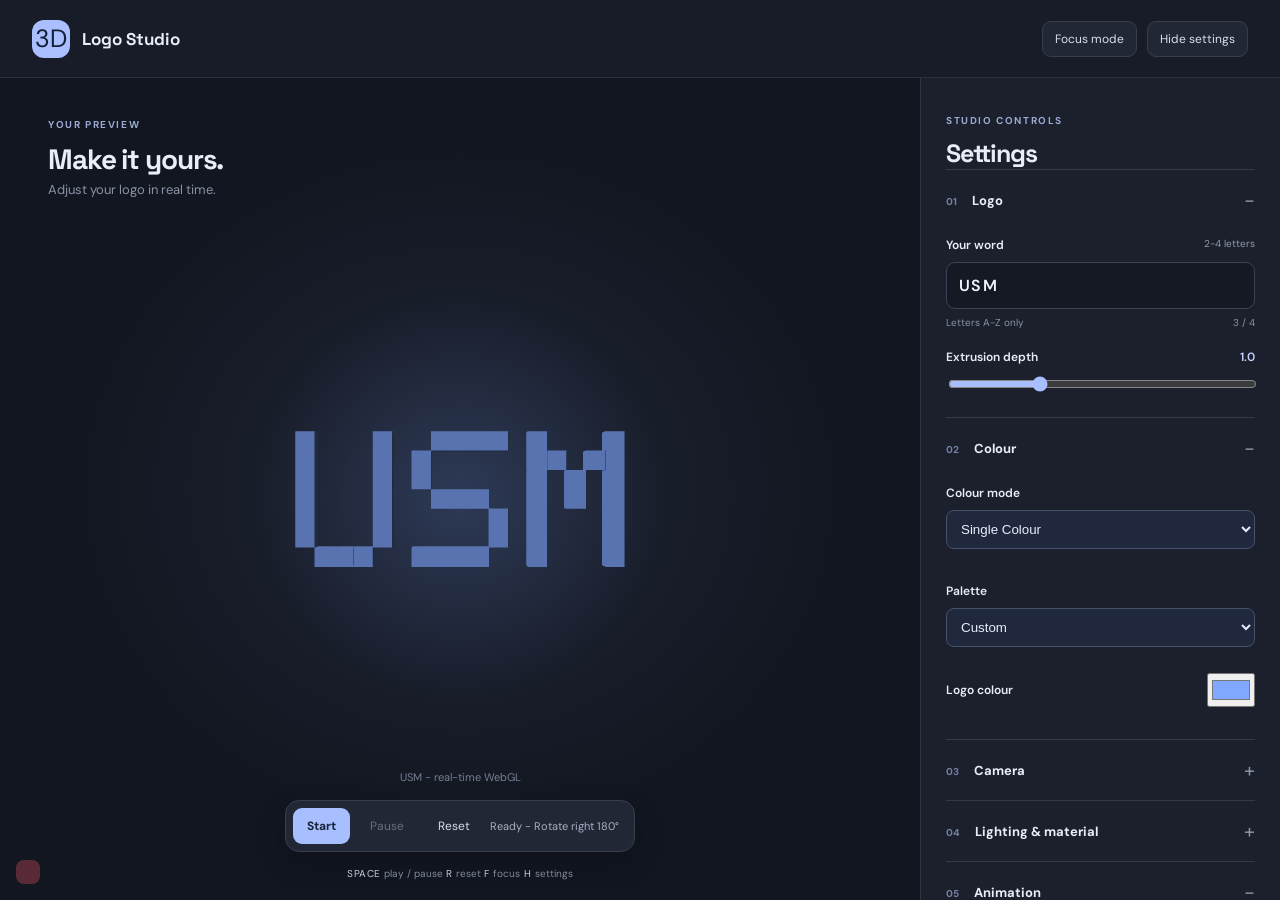
==== commit 93d716ed: "Clean UI by removing subtitle and WebGL badges" ====
--- a/CPC354-Assignment-1/index.html
+++ b/CPC354-Assignment-1/index.html
@@ -13,11 +13,9 @@
 <span class="brand-icon">3D</span>
 <div>
 <strong>Logo Studio</strong>
-<small>CPC354 - 3D Word Logo</small>
 </div>
 </div>
 <div class="top-actions">
-<span class="badge">WebGL Studio</span>
 <button id="focusBtn" class="icon-button" aria-pressed="false">Focus mode</button>
 <button id="sidebarBtn" class="icon-button" aria-controls="sidebar" aria-expanded="true">Hide settings</button>
 </div>
@@ -30,7 +28,6 @@
 <h1>Make it yours.</h1>
 <p>Adjust your logo in real time.</p>
 </div>
-<span class="preview-status" id="rendererStatus">WebGL</span>
 </div>
 <div class="stage" id="stage">
 <div class="stage-glow">
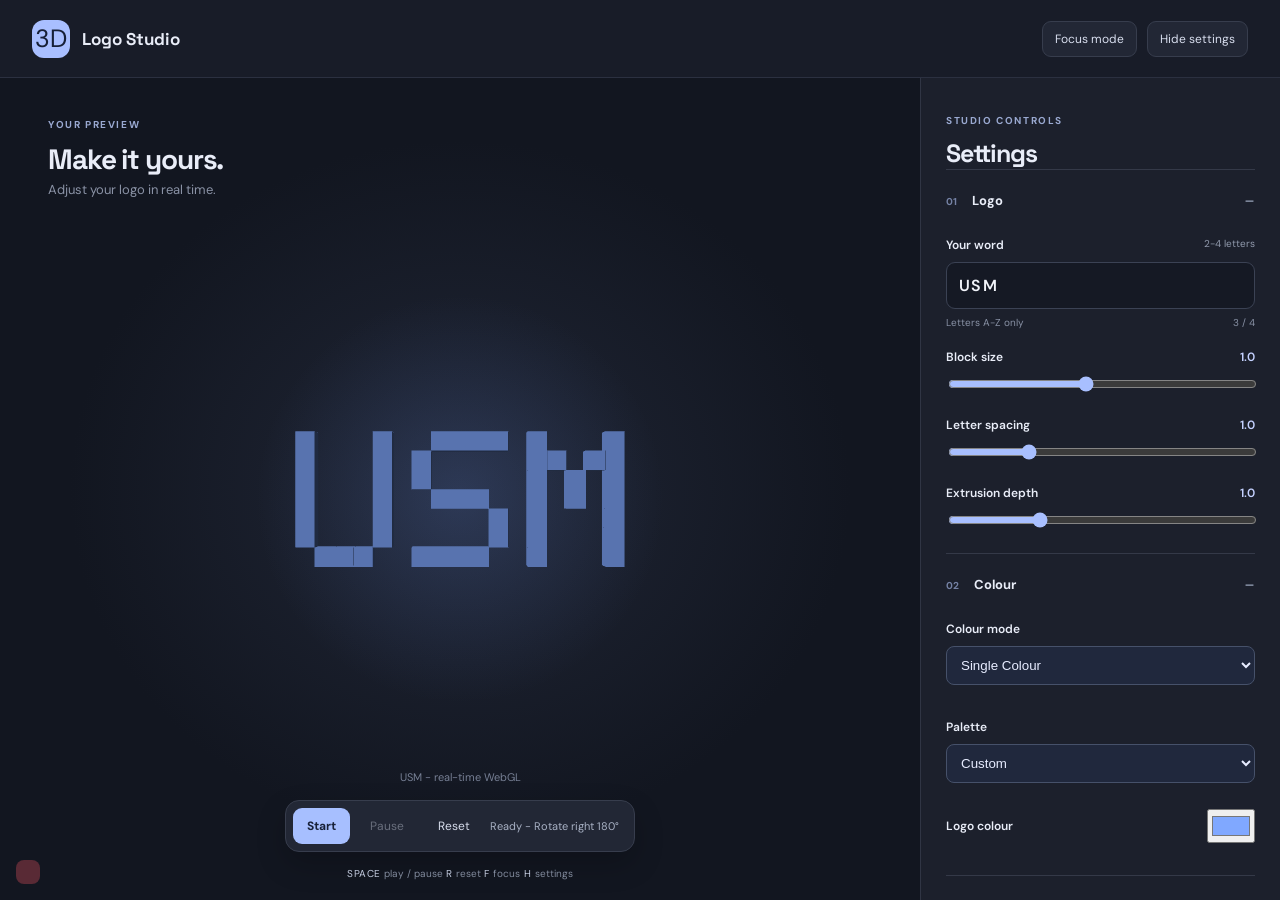
==== commit 0531e3a3: "Add block size and letter spacing controls to final display" ====
--- a/CPC354-Assignment-1/index.html
+++ b/CPC354-Assignment-1/index.html
@@ -74,6 +74,10 @@
 </div>
 <p id="wordError" class="error" role="alert">
 </p>
+<label for="blockSizeSlider">Block size <output id="blockSizeValue">1.0</output></label>
+<input id="blockSizeSlider" type="range" min="0.2" max="2" step="0.1" value="1">
+<label for="letterSpacingSlider">Letter spacing <output id="letterSpacingValue">1.0</output></label>
+<input id="letterSpacingSlider" type="range" min="0" max="4" step="0.1" value="1">
 <label for="depthSlider">Extrusion depth <output id="depthValue">
 </output>
 </label>
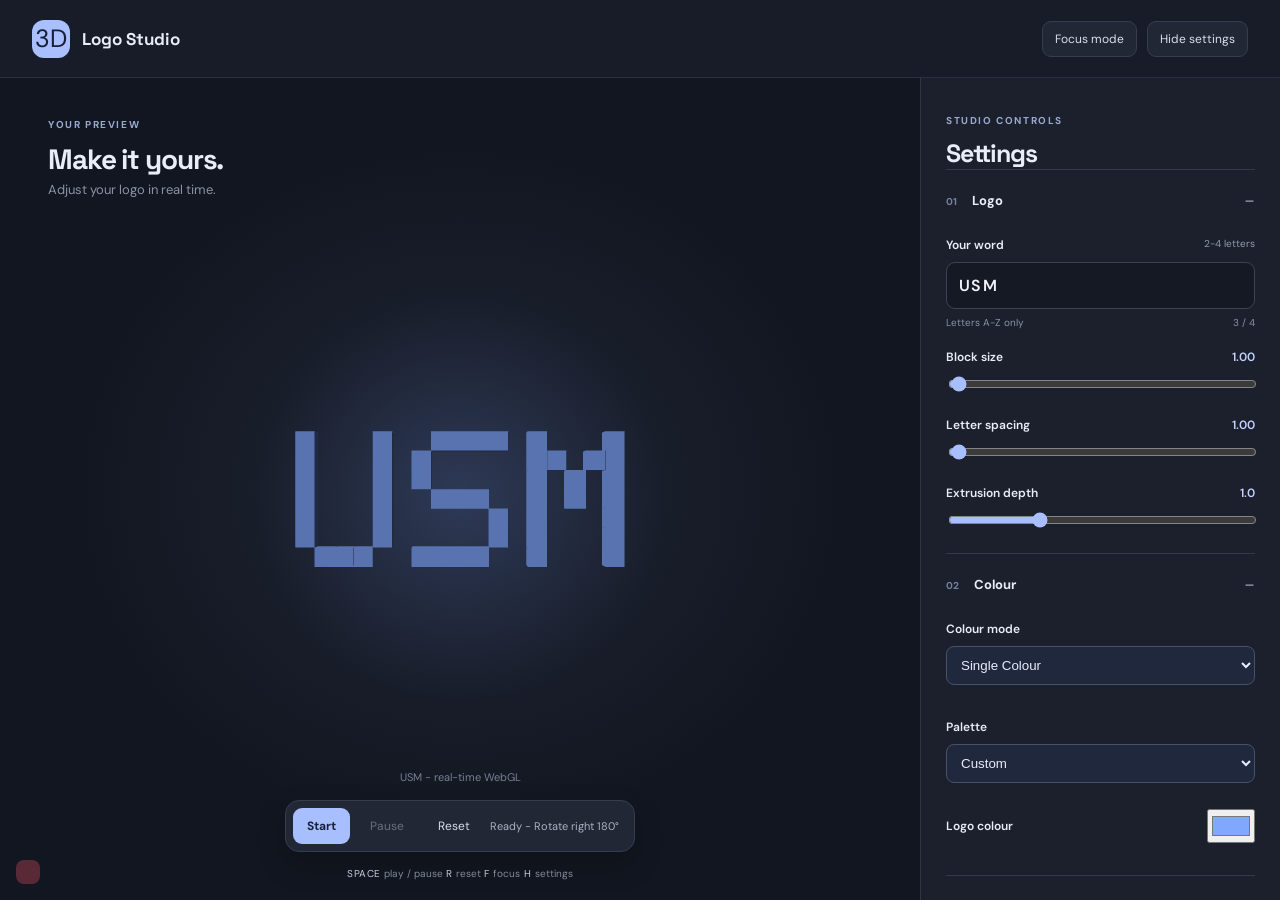
==== commit c919398d: "Align geometry sliders with validateGeometryNumber limits" ====
--- a/CPC354-Assignment-1/index.html
+++ b/CPC354-Assignment-1/index.html
@@ -74,10 +74,10 @@
 </div>
 <p id="wordError" class="error" role="alert">
 </p>
-<label for="blockSizeSlider">Block size <output id="blockSizeValue">1.0</output></label>
-<input id="blockSizeSlider" type="range" min="0.2" max="2" step="0.1" value="1">
-<label for="letterSpacingSlider">Letter spacing <output id="letterSpacingValue">1.0</output></label>
-<input id="letterSpacingSlider" type="range" min="0" max="4" step="0.1" value="1">
+<label for="blockSizeSlider">Block size <output id="blockSizeValue">1.00</output></label>
+<input id="blockSizeSlider" type="range" min="0.01" max="100" step="0.01" value="1">
+<label for="letterSpacingSlider">Letter spacing <output id="letterSpacingValue">1.00</output></label>
+<input id="letterSpacingSlider" type="range" min="0" max="100" step="0.01" value="1">
 <label for="depthSlider">Extrusion depth <output id="depthValue">
 </output>
 </label>
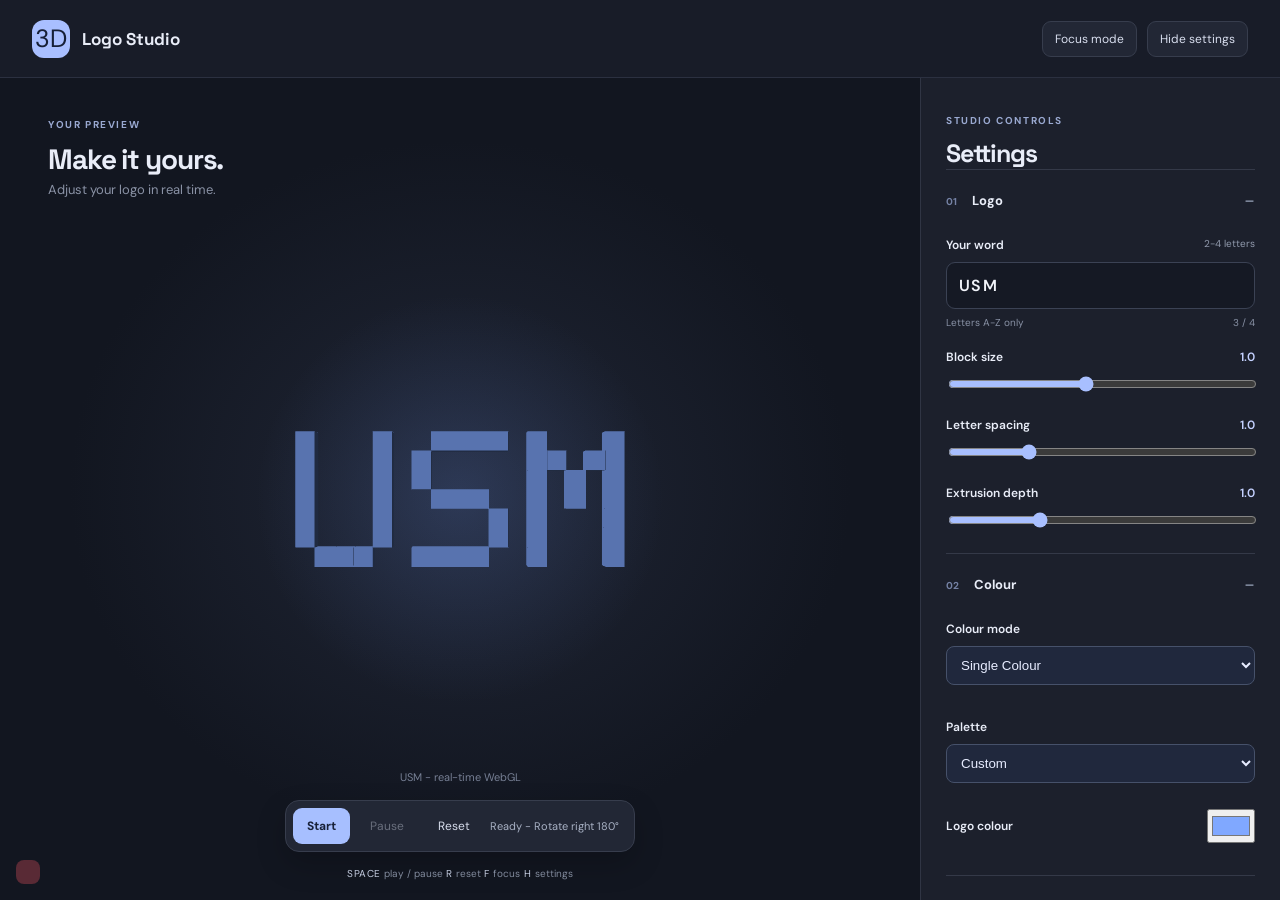
==== commit 5f7a72fa: "Revert "Align geometry sliders with validateGeometryNumber limits" This reverts commit c919398d1f618" ====
--- a/CPC354-Assignment-1/index.html
+++ b/CPC354-Assignment-1/index.html
@@ -74,10 +74,10 @@
 </div>
 <p id="wordError" class="error" role="alert">
 </p>
-<label for="blockSizeSlider">Block size <output id="blockSizeValue">1.00</output></label>
-<input id="blockSizeSlider" type="range" min="0.01" max="100" step="0.01" value="1">
-<label for="letterSpacingSlider">Letter spacing <output id="letterSpacingValue">1.00</output></label>
-<input id="letterSpacingSlider" type="range" min="0" max="100" step="0.01" value="1">
+<label for="blockSizeSlider">Block size <output id="blockSizeValue">1.0</output></label>
+<input id="blockSizeSlider" type="range" min="0.2" max="2" step="0.1" value="1">
+<label for="letterSpacingSlider">Letter spacing <output id="letterSpacingValue">1.0</output></label>
+<input id="letterSpacingSlider" type="range" min="0" max="4" step="0.1" value="1">
 <label for="depthSlider">Extrusion depth <output id="depthValue">
 </output>
 </label>
